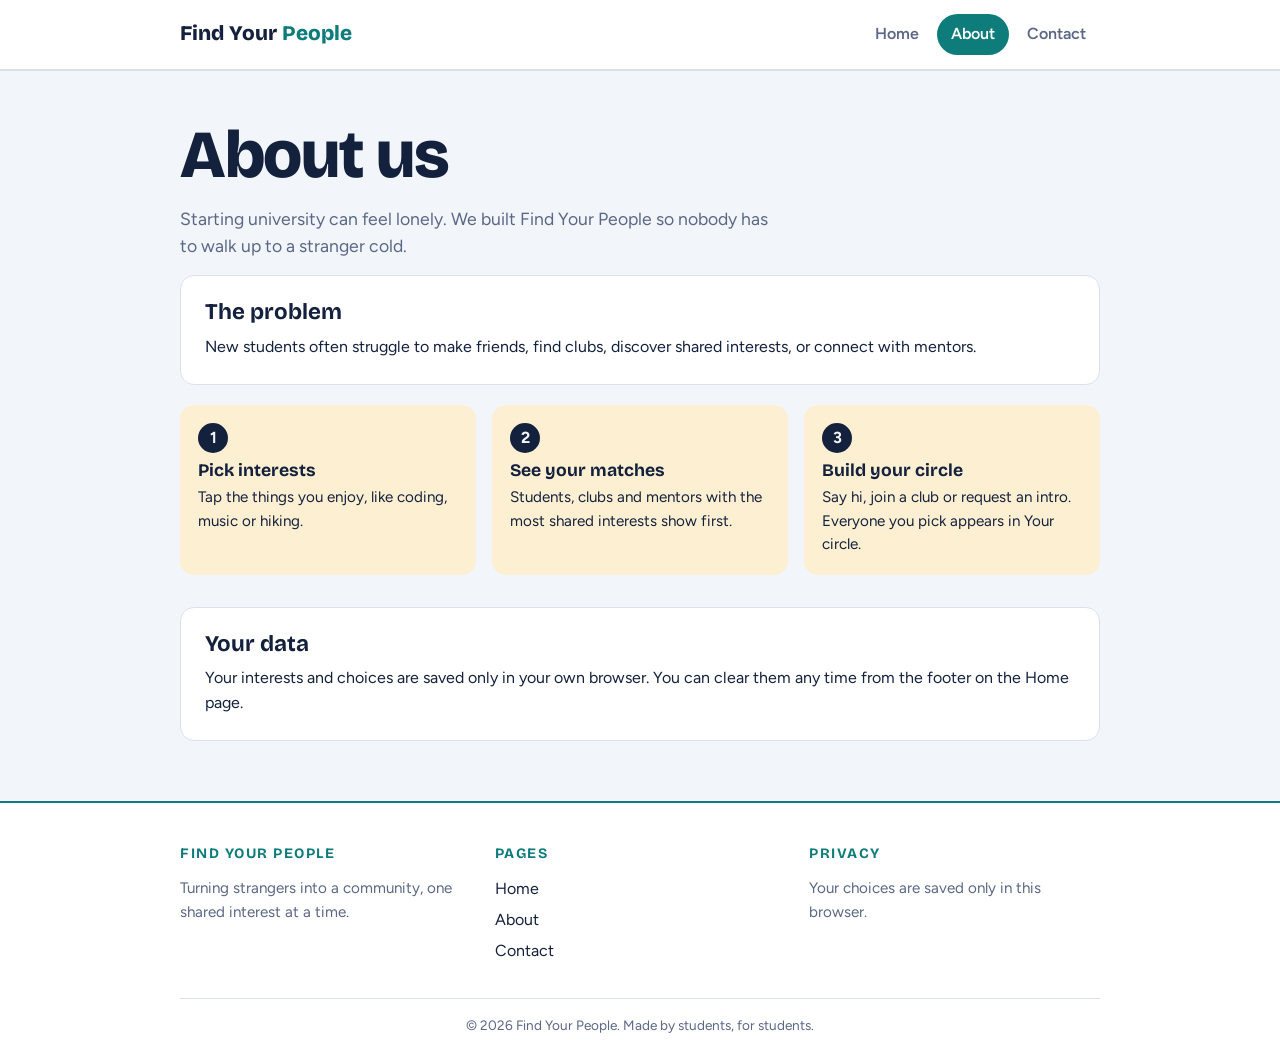
==== about.html @ ab893c5e "Add files via upload" ====
<!DOCTYPE html>
<html lang="en">
<head>
<meta charset="utf-8">
<meta name="viewport" content="width=device-width, initial-scale=1">
<title>About: Find Your People</title>
<link rel="preconnect" href="https://fonts.googleapis.com">
<link href="https://fonts.googleapis.com/css2?family=Bricolage+Grotesque:wght@600;800&family=Figtree:wght@400;600&display=swap" rel="stylesheet">
<link rel="stylesheet" href="styles.css">
</head>
<body>
<nav class="navbar" aria-label="Main">
  <div class="wrap">
    <a class="logo" href="index.html">Find Your <span>People</span></a>
    <ul class="nav-links">
      <li><a class="nav-link" href="index.html">Home</a></li>
      <li><a class="nav-link active" href="about.html">About</a></li>
      <li><a class="nav-link" href="contact.html">Contact</a></li>
    </ul>
  </div>
</nav>
<main class="page">
<div class="wrap">
  <header class="page-title">
    <h1>About us</h1>
    <p>Starting university can feel lonely. We built Find Your People so nobody has to walk up to a stranger cold.</p>
  </header>

  <div class="about-box">
    <h2>The problem</h2>
    <p>New students often struggle to make friends, find clubs, discover shared interests, or connect with mentors.</p>
  </div>

  <div class="steps">
    <div class="step"><b>1</b><h3>Pick interests</h3><p>Tap the things you enjoy, like coding, music or hiking.</p></div>
    <div class="step"><b>2</b><h3>See your matches</h3><p>Students, clubs and mentors with the most shared interests show first.</p></div>
    <div class="step"><b>3</b><h3>Build your circle</h3><p>Say hi, join a club or request an intro. Everyone you pick appears in Your circle.</p></div>
  </div>

  <div class="about-box">
    <h2>Your data</h2>
    <p>Your interests and choices are saved only in your own browser. You can clear them any time from the footer on the Home page.</p>
  </div>
</div>
</main>
<footer>
  <div class="wrap">
    <div class="footer-row">
      <div class="footer-col">
        <h4>Find Your People</h4>
        <p>Turning strangers into a community, one shared interest at a time.</p>
      </div>
      <div class="footer-col">
        <h4>Pages</h4>
        <ul>
          <li><a href="index.html">Home</a></li>
          <li><a href="about.html">About</a></li>
          <li><a href="contact.html">Contact</a></li>
        </ul>
      </div>
      <div class="footer-col">
        <h4>Privacy</h4>
        <p>Your choices are saved only in this browser.</p>
      </div>
    </div>
    <p class="copyright-text">&copy; 2026 Find Your People. Made by students, for students.</p>
  </div>
</footer>
</body>
</html>
---- styles.css ----
/* ===========================================
   FIND YOUR PEOPLE - styles.css
   Matches index.html, about.html, contact.html and app.js
   =========================================== */

/* 1. COLOURS (change them here and the whole site changes) */
:root{
  --bg:#f2f6fb; --ink:#14213d; --muted:#5b6785; --card:#fff; --line:#d9e1ee;
  --teal:#0e7c7b; --teal-soft:#d6efee; --sun:#f2b134; --sun-soft:#fdf0d2;
}
@media (prefers-color-scheme:dark){
  :root{
    --bg:#0f1729; --ink:#eef2fb; --muted:#9aa7c4; --card:#18223b; --line:#2b3858;
    --teal:#4fd1c5; --teal-soft:#16403f; --sun:#f2b134; --sun-soft:#3d3217;
  }
}

/* 2. GENERAL STYLES */
*{box-sizing:border-box}
html{scroll-behavior:smooth}
body{
  margin:0; background:var(--bg); color:var(--ink);
  font:400 1rem/1.55 Figtree,system-ui,sans-serif;
  min-height:100vh; display:flex; flex-direction:column; /* keeps footer at the bottom */
}
main.page{flex:1}
h1,h2,h3{font-family:'Bricolage Grotesque',Figtree,sans-serif; line-height:1.1; margin:0}
.wrap{max-width:960px; margin:0 auto; padding:0 20px}
:focus-visible{outline:3px solid var(--sun); outline-offset:2px}

/* 3. NAVBAR (shows on every page) */
.navbar{background:var(--card); border-bottom:2px solid var(--line)}
.navbar .wrap{display:flex; flex-wrap:wrap; align-items:center; justify-content:space-between; gap:8px 24px; padding-top:14px; padding-bottom:14px}
.logo{font-family:'Bricolage Grotesque',sans-serif; font-weight:800; font-size:1.3rem; color:var(--ink); text-decoration:none}
.logo span{color:var(--teal)}
.nav-links{display:flex; gap:4px; list-style:none; margin:0; padding:0}
.nav-link{display:block; color:var(--muted); text-decoration:none; font-weight:600; padding:8px 14px; border-radius:999px; transition:background .15s,color .15s}
.nav-link:hover{color:var(--ink); background:var(--bg)}
.nav-link.active{background:var(--teal); color:#fff}
@media (prefers-color-scheme:dark){.nav-link.active{color:#0f1729}}

/* 4. HOME PAGE (index.html) */
header.hero{padding:48px 0 24px}
h1{font-size:clamp(2.4rem,7vw,4.2rem); font-weight:800; letter-spacing:-.02em; max-width:14ch}
header.hero p{max-width:52ch; color:var(--muted); font-size:1.1rem; margin:16px 0 0}

/* interest picker box */
.picker{background:var(--card); border:2px solid var(--ink); border-radius:20px; padding:24px; margin:8px 0 32px; box-shadow:6px 6px 0 var(--sun)}
.picker h2{font-size:1.5rem; margin-bottom:4px}
.picker p{margin:0 0 16px; color:var(--muted)}

/* interest buttons (made by app.js) */
.chips{display:flex; flex-wrap:wrap; gap:8px}
.chip{font:inherit; border:1.5px solid var(--line); background:transparent; color:var(--ink); border-radius:999px; padding:7px 14px; cursor:pointer; transition:background .15s,border-color .15s}
.chip:hover{border-color:var(--teal)}
.chip[aria-pressed=true]{background:var(--teal); border-color:var(--teal); color:#fff}
@media (prefers-color-scheme:dark){.chip[aria-pressed=true]{color:#0f1729}}

/* tabs: Students / Clubs / Mentors */
.tabs{display:flex; gap:4px; border-bottom:2px solid var(--line); margin-bottom:20px; overflow-x:auto}
.tab{font:600 1rem Figtree,sans-serif; background:none; border:0; color:var(--muted); padding:12px 16px; cursor:pointer; border-bottom:3px solid transparent; margin-bottom:-2px; white-space:nowrap}
.tab:hover{color:var(--ink)}
.tab[aria-selected=true]{color:var(--ink); border-bottom-color:var(--teal)}

/* cards (made by app.js) */
.grid{display:grid; grid-template-columns:repeat(auto-fill,minmax(270px,1fr)); gap:16px}
.card{background:var(--card); border:1px solid var(--line); border-radius:14px; padding:18px; display:flex; flex-direction:column; gap:10px; transition:transform .2s,border-color .2s}
.card:hover{transform:translateY(-4px); border-color:var(--teal)}
.card h3{font-size:1.15rem}
.meta{color:var(--muted); font-size:.9rem; margin:0}
.bio{margin:0; font-size:.95rem}
.tags{display:flex; flex-wrap:wrap; gap:6px}
.tag{font-size:.8rem; padding:2px 10px; border-radius:999px; background:var(--bg); color:var(--muted)}
.tag.match{background:var(--teal-soft); color:var(--teal); font-weight:600}
.score{font-size:.85rem; font-weight:600; color:var(--teal)}
.score.zero{color:var(--muted); font-weight:400}
.act{margin-top:auto; font:600 .95rem Figtree,sans-serif; border:2px solid var(--ink); background:var(--ink); color:var(--bg); border-radius:10px; padding:9px 14px; cursor:pointer}
.act[aria-pressed=true]{background:transparent; color:var(--ink)}
.act:hover{opacity:.88}
.empty{grid-column:1/-1; color:var(--muted); padding:24px 0}

/* "Your circle" strip */
.circle{background:var(--sun-soft); border-radius:14px; padding:16px 20px; margin:32px 0; display:flex; flex-wrap:wrap; gap:8px 24px; align-items:center}
.circle strong{font-family:'Bricolage Grotesque',sans-serif; font-size:1.2rem}
.circle ul{margin:0; padding:0; list-style:none; display:flex; flex-wrap:wrap; gap:6px}
.circle li{background:var(--card); border-radius:999px; padding:3px 12px; font-size:.9rem}

/* 5. ABOUT + CONTACT PAGES */
.page-title{padding:48px 0 16px}
.page-title h1{max-width:none}
.page-title p{color:var(--muted); font-size:1.1rem; max-width:55ch; margin:12px 0 0}
.about-box{background:var(--card); border:1px solid var(--line); border-radius:14px; padding:24px; margin-bottom:20px}
.about-box h2{font-size:1.4rem; margin-bottom:10px}
.about-box p{margin:0 0 10px}
.about-box p:last-child{margin-bottom:0}
.steps{display:grid; grid-template-columns:repeat(auto-fit,minmax(220px,1fr)); gap:16px; margin-bottom:32px}
.step{background:var(--sun-soft); border-radius:14px; padding:18px}
.step b{display:inline-block; background:var(--ink); color:var(--bg); border-radius:999px; width:30px; height:30px; line-height:30px; text-align:center; margin-bottom:8px}
.step h3{font-size:1.1rem; margin-bottom:6px}
.step p{margin:0; font-size:.95rem}

/* contact form */
.form-card{background:var(--card); border:2px solid var(--ink); border-radius:20px; padding:24px; box-shadow:6px 6px 0 var(--sun); margin-bottom:40px; max-width:560px}
.form-card label{display:block; font-weight:600; margin-bottom:6px}
.form-card input, .form-card textarea{
  width:100%; font:inherit; color:var(--ink); background:var(--bg);
  border:1.5px solid var(--line); border-radius:10px; padding:10px 12px; margin-bottom:16px;
}
.form-card input:focus, .form-card textarea:focus{border-color:var(--teal); outline:none}
.form-card textarea{min-height:120px; resize:vertical}
.btn{display:inline-block; font:600 .95rem Figtree,sans-serif; border:2px solid var(--ink); background:var(--ink); color:var(--bg); border-radius:10px; padding:10px 20px; cursor:pointer; text-decoration:none}
.btn:hover{opacity:.88}

/* 6. FOOTER (shows on every page) */
footer{background:var(--card); border-top:2px solid var(--teal); padding:40px 0 20px; margin-top:40px}
.footer-row{display:flex; flex-wrap:wrap; gap:24px; justify-content:space-between}
.footer-col{flex:1; min-width:220px}
footer h4{font-family:'Bricolage Grotesque',sans-serif; color:var(--teal); text-transform:uppercase; letter-spacing:1.5px; font-size:.9rem; margin:0 0 12px}
footer p{color:var(--muted); font-size:.95rem; margin:0 0 8px}
footer ul{list-style:none; margin:0; padding:0}
footer li{margin-bottom:6px}
footer a{color:var(--ink); text-decoration:none; transition:color .15s}
footer a:hover{color:var(--teal); text-decoration:underline}
.copyright-text{border-top:1px solid var(--line); margin-top:28px; padding-top:16px; text-align:center; color:var(--muted); font-size:.85rem}
.reset{background:none; border:0; color:var(--muted); text-decoration:underline; cursor:pointer; font:inherit; padding:0}
.reset:hover{color:var(--teal)}

/* 7. SMALL SCREENS + REDUCED MOTION */
@media (max-width:600px){
  .navbar .wrap{justify-content:center}
  .footer-col{min-width:100%}
}
@media (prefers-reduced-motion:reduce){*{transition:none!important; scroll-behavior:auto!important}}
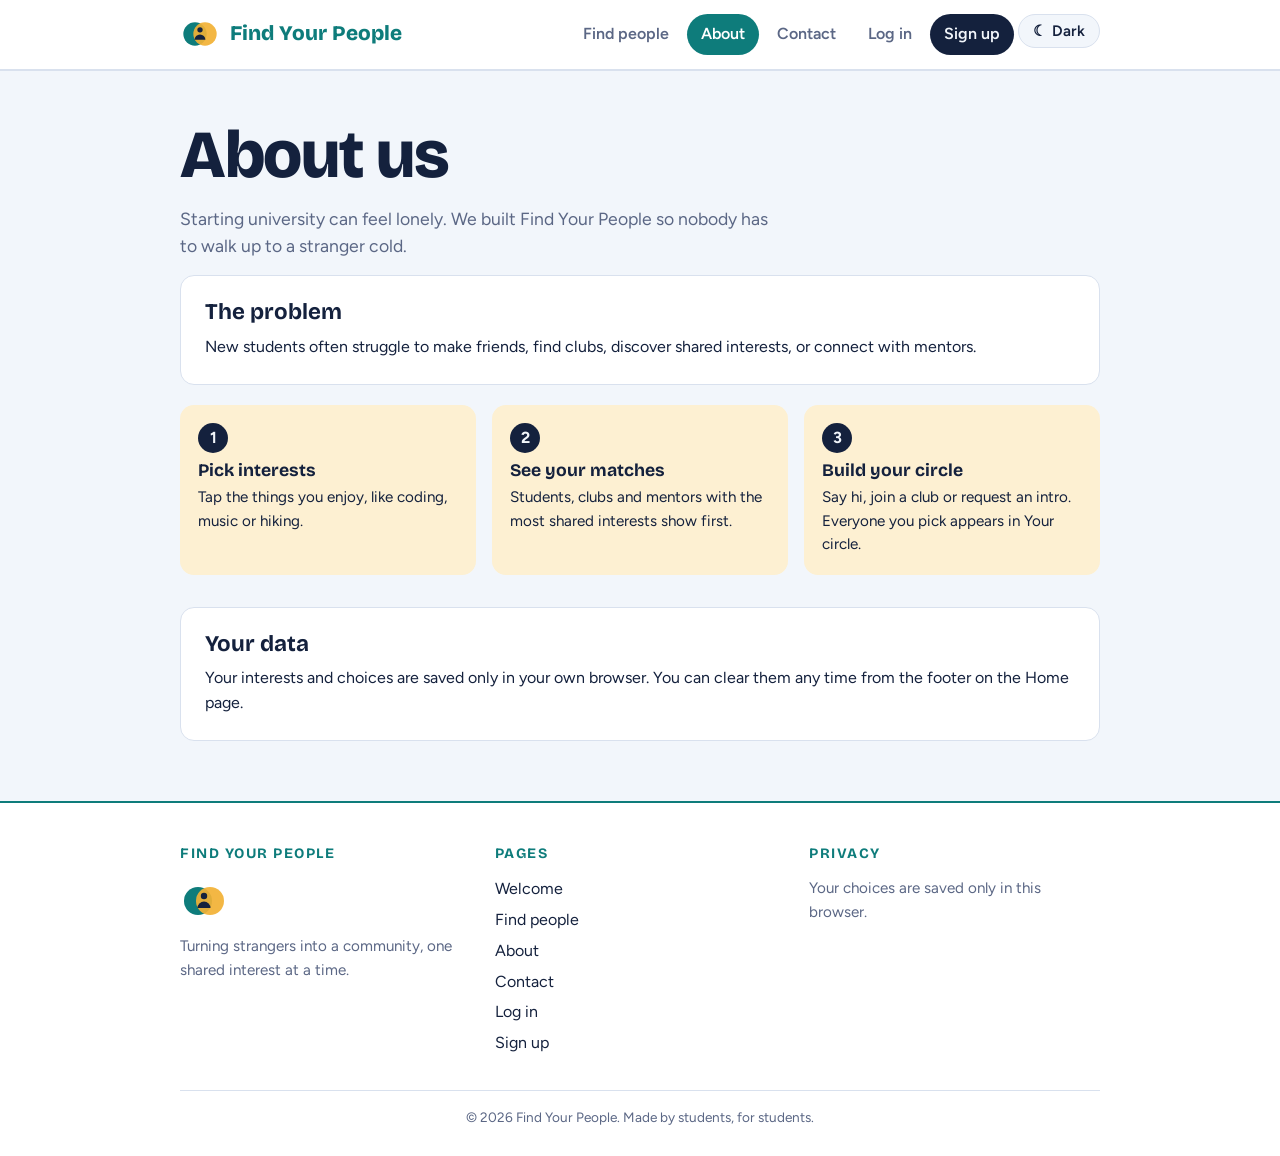
==== commit 6a0e3024: "Add files via upload" ====
--- a/about.html
+++ b/about.html
@@ -4,6 +4,7 @@
 <meta charset="utf-8">
 <meta name="viewport" content="width=device-width, initial-scale=1">
 <title>About: Find Your People</title>
+<link rel="icon" href="data:image/svg+xml,%3Csvg xmlns='http://www.w3.org/2000/svg' viewBox='0 0 48 48'%3E%3Ccircle cx='18' cy='24' r='14' fill='%230e7c7b'/%3E%3Ccircle cx='30' cy='24' r='14' fill='%23f2b134' fill-opacity='.92'/%3E%3Ccircle cx='24' cy='19' r='3.2' fill='%2314213d'/%3E%3Cpath d='M17.5 31a6.5 6.5 0 0 1 13 0z' fill='%2314213d'/%3E%3C/svg%3E">
 <link rel="preconnect" href="https://fonts.googleapis.com">
 <link href="https://fonts.googleapis.com/css2?family=Bricolage+Grotesque:wght@600;800&family=Figtree:wght@400;600&display=swap" rel="stylesheet">
 <link rel="stylesheet" href="styles.css">
@@ -11,11 +12,21 @@
 <body>
 <nav class="navbar" aria-label="Main">
   <div class="wrap">
-    <a class="logo" href="index.html">Find Your <span>People</span></a>
+    <a class="logo" href="index.html"><svg class="logo-mark" viewBox="0 0 48 48" width="40" height="40" role="img" aria-label="Find Your People logo">
+        <circle cx="18" cy="24" r="14" fill="#0e7c7b"/>
+        <circle cx="30" cy="24" r="14" fill="#f2b134" fill-opacity=".92"/>
+        <circle cx="24" cy="19" r="3.2" fill="#14213d"/>
+        <path d="M17.5 31a6.5 6.5 0 0 1 13 0z" fill="#14213d"/>
+      </svg><span class="logo-text">Find Your <span>People</span></span></a>
     <ul class="nav-links">
-      <li><a class="nav-link" href="index.html">Home</a></li>
+      <li><a class="nav-link" href="home.html">Find people</a></li>
       <li><a class="nav-link active" href="about.html">About</a></li>
       <li><a class="nav-link" href="contact.html">Contact</a></li>
+      <li class="when-out"><a class="nav-link" href="login.html">Log in</a></li>
+      <li class="when-out"><a class="nav-link nav-cta" href="signup.html">Sign up</a></li>
+      <li class="when-in"><span class="nav-hello" id="hello"></span></li>
+      <li class="when-in"><button class="nav-link nav-btn" id="logout" type="button">Log out</button></li>
+      <li><button class="theme-btn" id="themeBtn" type="button" aria-label="Switch theme"><span id="themeIcon" aria-hidden="true">&#9790;</span> <span id="themeText">Dark</span></button></li>
     </ul>
   </div>
 </nav>
@@ -48,14 +59,23 @@
     <div class="footer-row">
       <div class="footer-col">
         <h4>Find Your People</h4>
+        <a class="logo footer-logo" href="home.html"><svg class="logo-mark" viewBox="0 0 48 48" width="48" height="48" role="img" aria-label="Find Your People logo">
+        <circle cx="18" cy="24" r="14" fill="#0e7c7b"/>
+        <circle cx="30" cy="24" r="14" fill="#f2b134" fill-opacity=".92"/>
+        <circle cx="24" cy="19" r="3.2" fill="#14213d"/>
+        <path d="M17.5 31a6.5 6.5 0 0 1 13 0z" fill="#14213d"/>
+      </svg></a>
         <p>Turning strangers into a community, one shared interest at a time.</p>
       </div>
       <div class="footer-col">
         <h4>Pages</h4>
         <ul>
-          <li><a href="index.html">Home</a></li>
+          <li><a href="index.html">Welcome</a></li>
+          <li><a href="home.html">Find people</a></li>
           <li><a href="about.html">About</a></li>
           <li><a href="contact.html">Contact</a></li>
+          <li class="when-out"><a href="login.html">Log in</a></li>
+          <li class="when-out"><a href="signup.html">Sign up</a></li>
         </ul>
       </div>
       <div class="footer-col">
@@ -66,5 +86,6 @@
     <p class="copyright-text">&copy; 2026 Find Your People. Made by students, for students.</p>
   </div>
 </footer>
+<script src="site.js"></script>
 </body>
 </html>
--- a/styles.css
+++ b/styles.css
@@ -9,10 +9,15 @@
   --teal:#0e7c7b; --teal-soft:#d6efee; --sun:#f2b134; --sun-soft:#fdf0d2;
 }
 @media (prefers-color-scheme:dark){
-  :root{
+  :root:not([data-theme="light"]){
     --bg:#0f1729; --ink:#eef2fb; --muted:#9aa7c4; --card:#18223b; --line:#2b3858;
     --teal:#4fd1c5; --teal-soft:#16403f; --sun:#f2b134; --sun-soft:#3d3217;
   }
+}
+
+:root[data-theme="dark"]{
+    --bg:#0f1729; --ink:#eef2fb; --muted:#9aa7c4; --card:#18223b; --line:#2b3858;
+    --teal:#4fd1c5; --teal-soft:#16403f; --sun:#f2b134; --sun-soft:#3d3217;
 }
 
 /* 2. GENERAL STYLES */
@@ -37,7 +42,8 @@
 .nav-link{display:block; color:var(--muted); text-decoration:none; font-weight:600; padding:8px 14px; border-radius:999px; transition:background .15s,color .15s}
 .nav-link:hover{color:var(--ink); background:var(--bg)}
 .nav-link.active{background:var(--teal); color:#fff}
-@media (prefers-color-scheme:dark){.nav-link.active{color:#0f1729}}
+@media (prefers-color-scheme:dark){:root:not([data-theme="light"]) .nav-link.active{color:#0f1729}}
+:root[data-theme="dark"] .nav-link.active{color:#0f1729}
 
 /* 4. HOME PAGE (index.html) */
 header.hero{padding:48px 0 24px}
@@ -54,7 +60,8 @@
 .chip{font:inherit; border:1.5px solid var(--line); background:transparent; color:var(--ink); border-radius:999px; padding:7px 14px; cursor:pointer; transition:background .15s,border-color .15s}
 .chip:hover{border-color:var(--teal)}
 .chip[aria-pressed=true]{background:var(--teal); border-color:var(--teal); color:#fff}
-@media (prefers-color-scheme:dark){.chip[aria-pressed=true]{color:#0f1729}}
+@media (prefers-color-scheme:dark){:root:not([data-theme="light"]) .chip[aria-pressed=true]{color:#0f1729}}
+:root[data-theme="dark"] .chip[aria-pressed=true]{color:#0f1729}
 
 /* tabs: Students / Clubs / Mentors */
 .tabs{display:flex; gap:4px; border-bottom:2px solid var(--line); margin-bottom:20px; overflow-x:auto}
@@ -131,3 +138,45 @@
   .footer-col{min-width:100%}
 }
 @media (prefers-reduced-motion:reduce){*{transition:none!important; scroll-behavior:auto!important}}
+
+
+/* 9. LOGO */
+.logo{display:flex; align-items:center; gap:10px}
+.logo-mark{flex:none; display:block}
+.footer-logo{margin-bottom:10px}
+
+/* 10. LOGIN + SIGNUP */
+.nav-cta{background:var(--ink); color:var(--bg)}
+.nav-cta:hover{background:var(--ink); color:var(--bg); opacity:.88}
+.nav-cta.active{background:var(--teal)}
+.nav-btn{font:600 1rem Figtree,sans-serif; background:none; border:0; cursor:pointer}
+.nav-hello{display:block; padding:8px 4px; font-weight:600; color:var(--teal)}
+.when-in{display:none}
+body.logged-in .when-in{display:block}
+body.logged-in .when-out{display:none}
+.form-msg{min-height:1.4em; margin:0 0 12px; font-weight:600; color:#c0392b}
+.form-msg.ok{color:var(--teal)}
+.form-alt{margin:16px 0 0; color:var(--muted); font-size:.95rem}
+.form-alt a{color:var(--teal); font-weight:600}
+@media (max-width:600px){.nav-links{flex-wrap:wrap; justify-content:center}}
+
+
+/* 11. THEME BUTTON */
+.theme-btn{font:600 .95rem Figtree,sans-serif; display:flex; align-items:center; gap:6px; background:var(--bg); color:var(--ink); border:1.5px solid var(--line); border-radius:999px; padding:7px 14px; cursor:pointer}
+.theme-btn:hover{border-color:var(--teal)}
+
+/* 12. WELCOME (entry) PAGE */
+.welcome{padding:56px 0 24px; display:grid; grid-template-columns:1.2fr 1fr; gap:32px; align-items:center}
+.welcome h1{max-width:12ch}
+.welcome p.lead{color:var(--muted); font-size:1.15rem; max-width:48ch; margin:16px 0 24px}
+.welcome-actions{display:flex; flex-wrap:wrap; gap:12px; align-items:center}
+.btn.alt{background:transparent; color:var(--ink)}
+.guest-link{color:var(--muted); font-weight:600}
+.welcome-art{background:var(--card); border:2px solid var(--ink); border-radius:20px; padding:32px; box-shadow:6px 6px 0 var(--sun); text-align:center}
+.welcome-art svg{width:140px; height:140px}
+.welcome-art p{margin:12px 0 0; color:var(--muted)}
+.welcome-points{list-style:none; margin:0 0 40px; padding:0; display:grid; grid-template-columns:repeat(auto-fit,minmax(220px,1fr)); gap:16px}
+.welcome-points li{background:var(--sun-soft); border-radius:14px; padding:16px 20px; font-weight:600}
+@media (max-width:760px){.welcome{grid-template-columns:1fr}}
+
+
